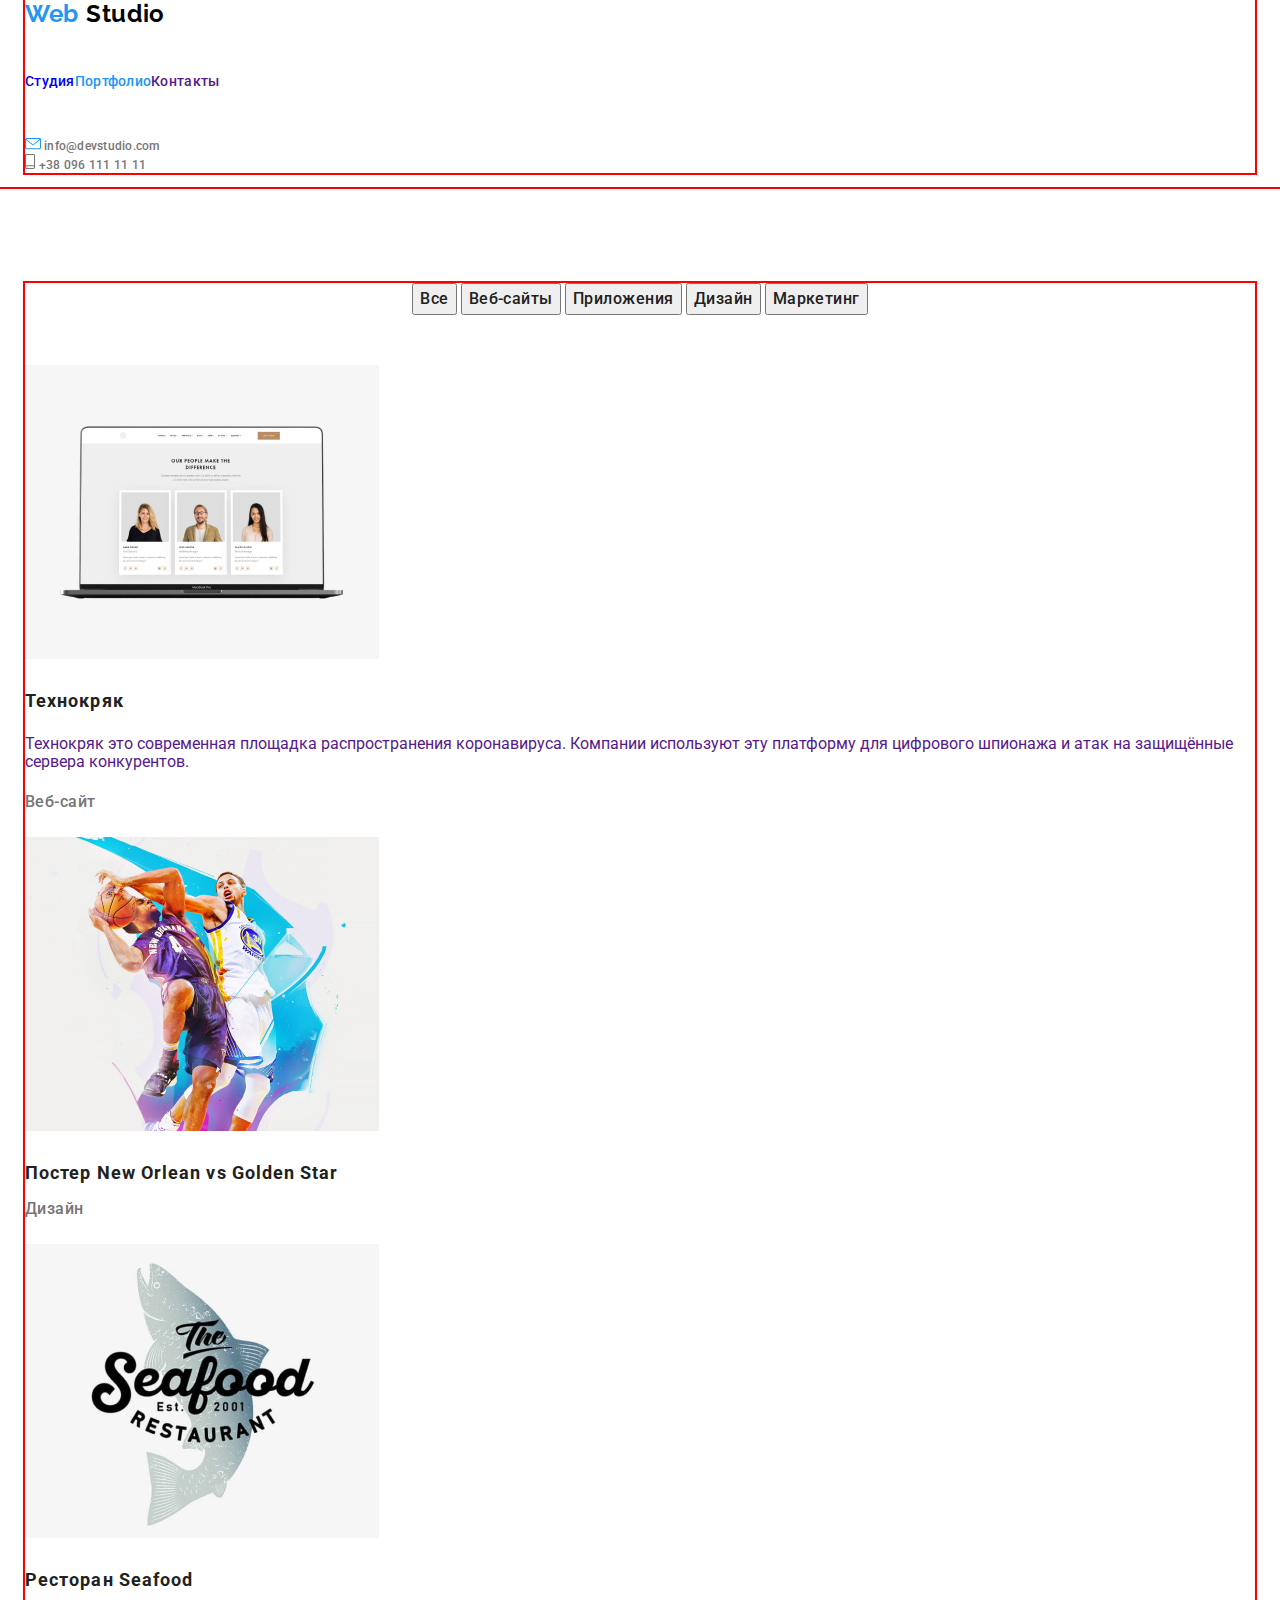
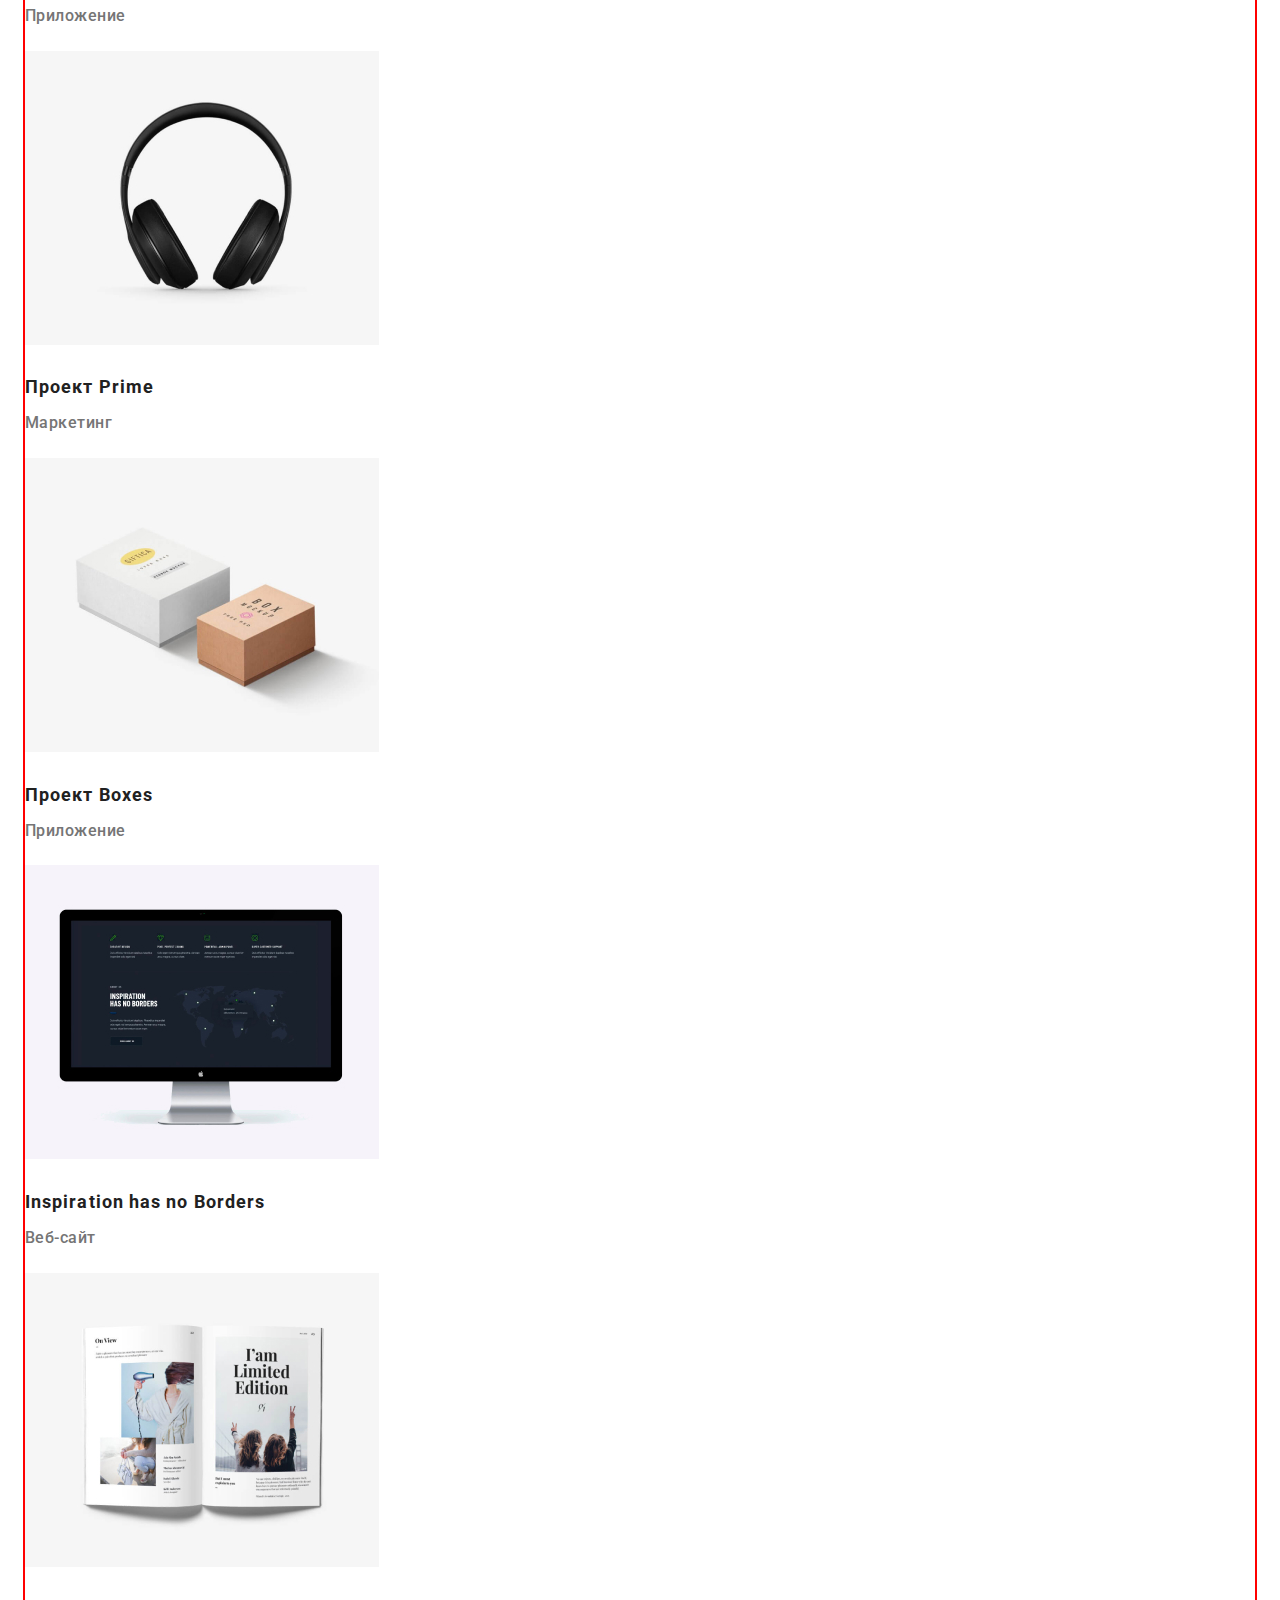
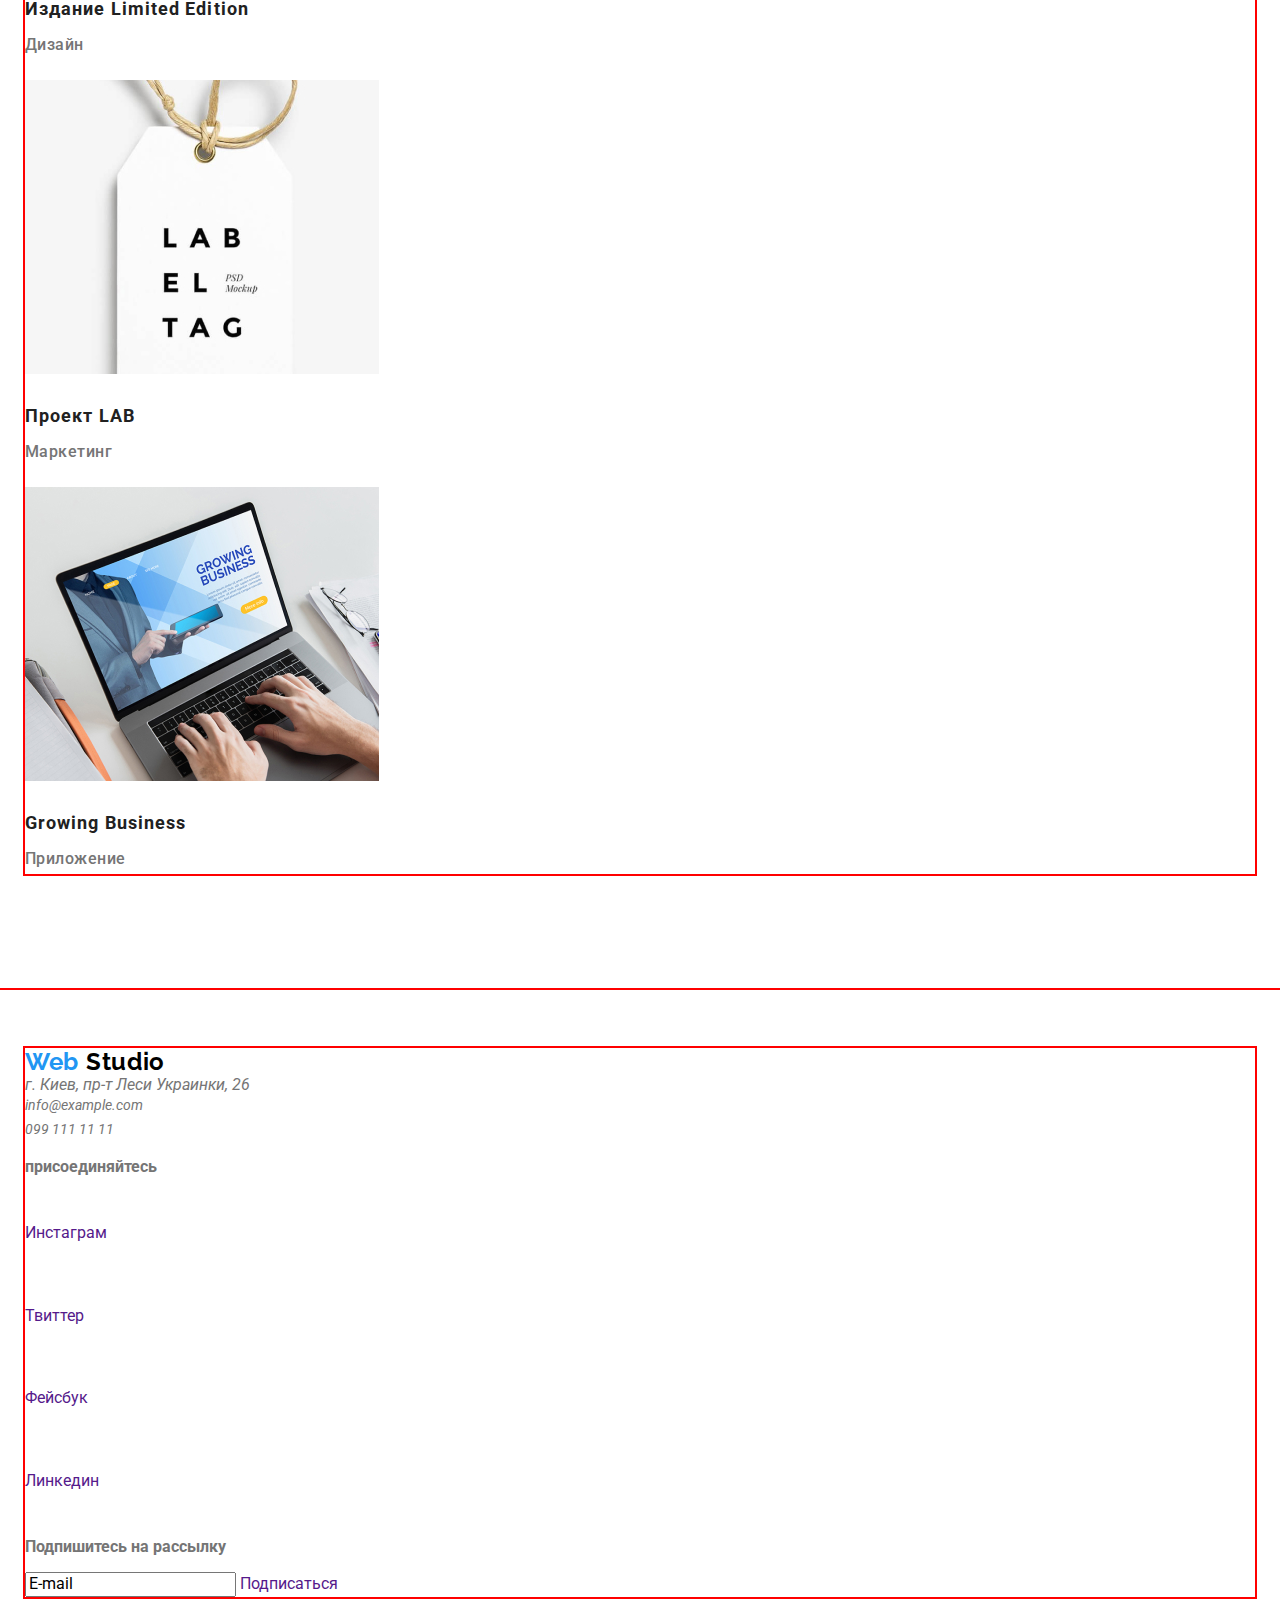
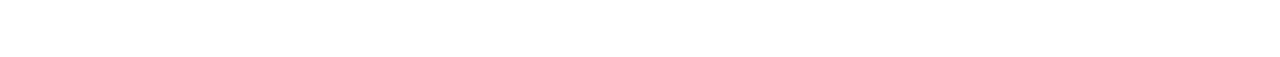
==== portfolio.html @ 7c7abb64 "Initial commit" ====
<!DOCTYPE html>
<html lang="ru">
  <head>
    <meta charset="UTF-8" />
    <meta name="viewport" content="width=device-width, initial-scale=1.0" />
    <title>goit-markup-hw-02</title>
    <link
      href="https://fonts.googleapis.com/css2?family=Raleway:wght@700&family=Roboto:wght@400;500;700;900&display=swap"
      rel="stylesheet"
    />
    <link
      rel="stylesheet"
      href="https://cdnjs.cloudflare.com/ajax/libs/modern-normalize/0.6.0/modern-normalize.min.css"
    />
    <link rel="stylesheet" href="./css/styles.css" />
  </head>
  <body>
    <header class="header">
      <div class="container">
        <nav>
          <a href="" class="logo">Web <span class="logo part">Studio</span></a>
          <ul class="site-nav">
            <li><a href="./index.html" class="link">Студия</a></li>
            <li><a href="" class="link current">Портфолио</a></li>
            <li><a href="" class="link">Контакты</a></li>
          </ul>
        </nav>
        <ul class="contact-list">
          <li class="contact">
            <img src="./images/envelope-(hover).svg" alt="конверт" />
            <a href="" class="contact info">info@devstudio.com</a>
          </li>
          <li>
            <img src="images/smartphone.svg" alt="вектор" />
            <a href="" class="contact info">+38 096 111 11 11</a>
          </li>
        </ul>
      </div>
    </header>
    <main>
      <section class="section">
        <div class="container">
          <div class="button">
            <button class="button-item">Все</button>
            <button class="button-item">Веб-сайты</button>
            <button class="button-item">Приложения</button>
            <button class="button-item">Дизайн</button>
            <button class="button-item">Маркетинг</button>
          </div>
          <ul>
            <li>
              <a href="">
                <img class="img" src="./images/project1.jpg" alt="Технокряк" />
                <h2 class="example-title">Технокряк</h2>
                <p class="inner-text">
                  Технокряк это современная площадка распространения
                  коронавируса. Компании используют эту платформу для цифрового
                  шпионажа и атак на защищённые сервера конкурентов.
                </p>
                <p class="example-text">Веб-сайт</p>
              </a>
            </li>
            <li>
              <a href="">
                <img
                  class="img"
                  src="./images/project2.jpg"
                  alt="Постер New Orlean vs Golden"
                />
                <h2 class="example-title">Постер New Orlean vs Golden Star</h2>
                <p class="example-text">Дизайн</p>
              </a>
            </li>

            <li>
              <a href="">
                <img
                  class="img"
                  src="./images/project3.jpg"
                  alt="Ресторан Seafood"
                />
                <h2 class="example-title">Ресторан Seafood</h2>
                <p class="example-text">Приложение</p>
              </a>
            </li>
            <li>
              <a href="">
                <img
                  class="img"
                  src="./images/project4.jpg"
                  alt="Проект Prime"
                />
                <h2 class="example-title">Проект Prime</h2>
                <p class="example-text">Маркетинг</p>
              </a>
            </li>
            <li>
              <a href="">
                <img
                  class="img"
                  src="./images/project5.jpg"
                  alt="Проект Boxes"
                />
                <h2 class="example-title">Проект Boxes</h2>
                <p class="example-text">Приложение</p>
              </a>
            </li>
            <li>
              <a href="">
                <img
                  class="img"
                  src="./images/project6.jpg"
                  alt="Inspiration has no Borders"
                />
                <h2 class="example-title">Inspiration has no Borders</h2>
                <p class="example-text">Веб-сайт</p>
              </a>
            </li>
            <li>
              <a href="">
                <img
                  class="img"
                  src="./images/project7.jpg"
                  alt="Издание Limited Edition"
                />
                <h2 class="example-title">Издание Limited Edition</h2>
                <p class="example-text">Дизайн</p>
              </a>
            </li>
            <li>
              <a href="">
                <img class="img" src="./images/project8.jpg" alt="Проект LAB" />
                <h2 class="example-title">Проект LAB</h2>
                <p class="example-text">Маркетинг</p>
              </a>
              <a href="">
                <img
                  class="img"
                  src="./images/project9.jpg"
                  alt="Growing Business"
                />
                <h2 class="example-title">Growing Business</h2>
                <p class="example-text">Приложение</p>
              </a>
            </li>
          </ul>
        </div>
      </section>
    </main>
    <footer class="footer">
      <div class="container">
        <div>
          <a href="" class="logo">Web <span class="logo part">Studio</span></a>
          <address class="address">
            г. Киев, пр-т Леси Украинки, 26 <br />
            <a href="mailto:info@example.com" class="contact-info"
              >info@example.com</a
            ><br />
            <a href="tel:0991111111" class="contact-info">099 111 11 11</a>
          </address>
        </div>
        <div>
          <p><b>присоединяйтесь</b></p>
          <ul class="social">
            <li>
              <a href="" class="social link" aria-label="Ссылка на инстаграм"
                >Инстаграм</a
              >
            </li>
            <li>
              <a href="" class="social link" aria-label="Ссылка на твиттер"
                >Твиттер</a
              >
            </li>
            <li>
              <a href="" class="social link" aria-label="Ссылка на Фейсбук"
                >Фейсбук</a
              >
            </li>
            <li>
              <a href="" class="social link" aria-label="Ссылка на линкедин"
                >Линкедин</a
              >
            </li>
          </ul>
        </div>
        <div>
          <p><b>Подпишитесь на рассылку</b></p>
          <input type="text" value="E-mail" />
          <a href="" class="main-button">Подписаться</a>
        </div>
      </div>
    </footer>
  </body>
</html>
---- css/styles.css ----
/* цвет основного текста #757575;*/
/* вторичный цвет текста #212121; */
/* акцент #2196F3 */
/* белый цвет  #FFFFFF; */

:root {
  --primary-text-color: #757575;
  --secondary-text-color: #212121;
  --accent: #2196f3;
  --white: #ffffff;
}

body {
  background-color: var(--white);
  color: var(--primary-text-color);

  font-family: Roboto, sans-serif;
}

a {
  text-decoration: none;
}
ul {
  list-style: none;
  padding-left: 0px;
}
li {
  list-style: none;
}

.container {
  outline: solid 2px red;

  width: 1230px;
  margin-left: auto;
  margin-right: auto;
}
.section {
  padding-bottom: 94px;
  padding-top: 94px;
  outline: 2px solid red;
}

/* логотип */
.logo {
  color: var(--accent);

  font-family: Raleway, sans-serif;
  font-weight: 700;
  font-size: 24px;
  line-height: 1.16;
  letter-spacing: 0.03em;
}

.logo .part {
  color: #000000;
}
/* навигация */
.container .main-nav {
  display: flex;
}

.site-nav {
  display: flex;
  font-weight: 500;
  font-size: 14px;
  line-height: 1.14;
  letter-spacing: 0.02em;
}

.site-nav .item:not(:first-child) {
  margin-left: 50px;
  color: var(--secondary-text-color);
}

.site-nav .link:hover,
.site-nav .link:focus {
  color: var(--accent);
}
.link {
  display: block;
  padding-top: 32px;
  padding-bottom: 32px;
}

.link.current {
  color: var(--accent);
}
.link.current:hover,
.link.current:focus {
  color: #000000;
}
mmmmmm .contact-list {
  display: flex;
  padding-top: 32px;
  padding-bottom: 32px;
  margin-top: 0px;
  margin-bottom: 0px;
}
/* .contact-list img {
  display: block;
} */

.contact {
  font-weight: 500;
  font-size: 12px;
  line-height: 1.16;
  /* identical to box height */
  letter-spacing: 0.02em;
}
.contact + .contact {
  margin-left: 30px;
}

.contact.info {
  color: var(--primary-text-color);
}
.contact.info:hover,
.contact.info:focus {
  color: var(--accent);
}

.hero {
  text-align: center;
}
.hero-title {
  margin-top: 0px;
  margin-bottom: 40px;
  font-weight: 900;
  font-size: 44px;
  line-height: 60px;
  /* or 136% */
  text-align: center;
  letter-spacing: 0.06em;
  text-transform: uppercase;
}

.hero .main-button {
  display: inline-block;
  min-width: 200;
  padding: 10px 32px;
  border-radius: 4px;
  text-decoration: none;

  color: var(--white);
  background-color: var(--accent);

  font-weight: 700;
  font-size: 16px;
  line-height: 1.8;
  /* identical to box height, or 187% */
  letter-spacing: 0.06em;
}
.button-item {
  color: var(--secondary-text-color);

  font-weight: 500;
  font-size: 16px;
  line-height: 1.6;
  /* identical to box height, or 162% */
  text-align: center;
  letter-spacing: 0.03em;
}
.button-item:hover,
.button-item:focus {
  color: var(--white);
  background-color: var(--accent);
}
.section-title {
  margin-top: 30px;
  margin-bottom: 10px;

  color: var(--secondary-text-color);

  font-weight: 700;
  font-size: 14px;
  line-height: 1.14;
  letter-spacing: 0.03em;
}

.list {
  margin-top: 0px;
}
.section-name {
  margin-top: 0px;
  margin-bottom: 50px;

  color: var(--secondary-text-color);

  font-weight: 700;
  font-size: 36px;
  line-height: 1.16;
  text-align: center;
  letter-spacing: 0.03em;
}
.section-text {
  margin-top: 10px;
  margin-bottom: 0px;

  font-weight: 400;
  font-size: 14px;
  line-height: 1.7;
  /* or 171% */
  letter-spacing: 0.03em;
}
.section-team {
  color: var(--secondary-text-color);

  font-weight: 700;
  font-size: 28px;
  line-height: 1.17;
  /* identical to box height */
  text-align: center;
  letter-spacing: 0.03em;
}
.team-description {
  margin-top: 30px;
  margin-bottom: 10px;
  color: var(--secondary-text-color);

  font-weight: 500;
  font-size: 16px;
  line-height: 1.18;
  /* identical to box height */
  letter-spacing: 0.03em;
}
.team-text {
  margin-top: 0px;
  margin-bottom: 16px;

  font-weight: 400;
  font-size: 16px;
  line-height: 1.18;
  /* identical to box height */
  letter-spacing: 0.03em;
}

.social .link:hover,
.social .link:focus {
  color: var(--accent);
}
.features-title {
  color: var(--secondary-text-color);

  font-weight: 700;
  font-size: 36px;
  line-height: 1.16;
  text-align: center;
  letter-spacing: 0.03em;
}
.section-features {
  font-weight: 700;
  font-size: 14px;
  line-height: 1.14;
  letter-spacing: 0.03em;
}
.section .client-title {
  color: var(--secondary-text-color);

  font-weight: 700;
  font-size: 28px;
  line-height: 1.17;
  /* identical to box height */
  text-align: center;
  letter-spacing: 0.03em;
}
.client-list .client:hover,
.client-list .client:focus {
  color: var(--accent);
}
.address .contact-info {
  color: var(--primary-text-color);

  font-weight: 400;
  font-size: 14px;
  line-height: 1.7;
}
.contact-info:hover,
.contact-info:focus {
  color: var(--accent);
}
.example-title {
  color: var(--secondary-text-color);

  font-weight: 700;
  font-size: 18px;
  line-height: 2;
  /* identical to box height, or 200% */
  letter-spacing: 0.06em;
}
.example-text {
  color: var(--primary-text-color);

  font-weight: 500;
  font-size: 16px;
  line-height: 1.8;
  /* identical to box height, or 187% */
  letter-spacing: 0.03em;
}
.example .inner-text {
  font-weight: 400;
  font-size: 18px;
  line-height: 1.5;
  /* or 156% */
  letter-spacing: 0.03em;
}
.button {
  margin-bottom: 50px;

  text-align: center;
}
.example-title {
  margin-top: 0px;
  margin-bottom: 4px;
}
.example-text {
  margin-top: 4px;
  margin-bottom: 20px;
}
.img {
  margin-bottom: 20px;
}
.footer {
  padding-top: 60px;
  padding-bottom: 60px;
}
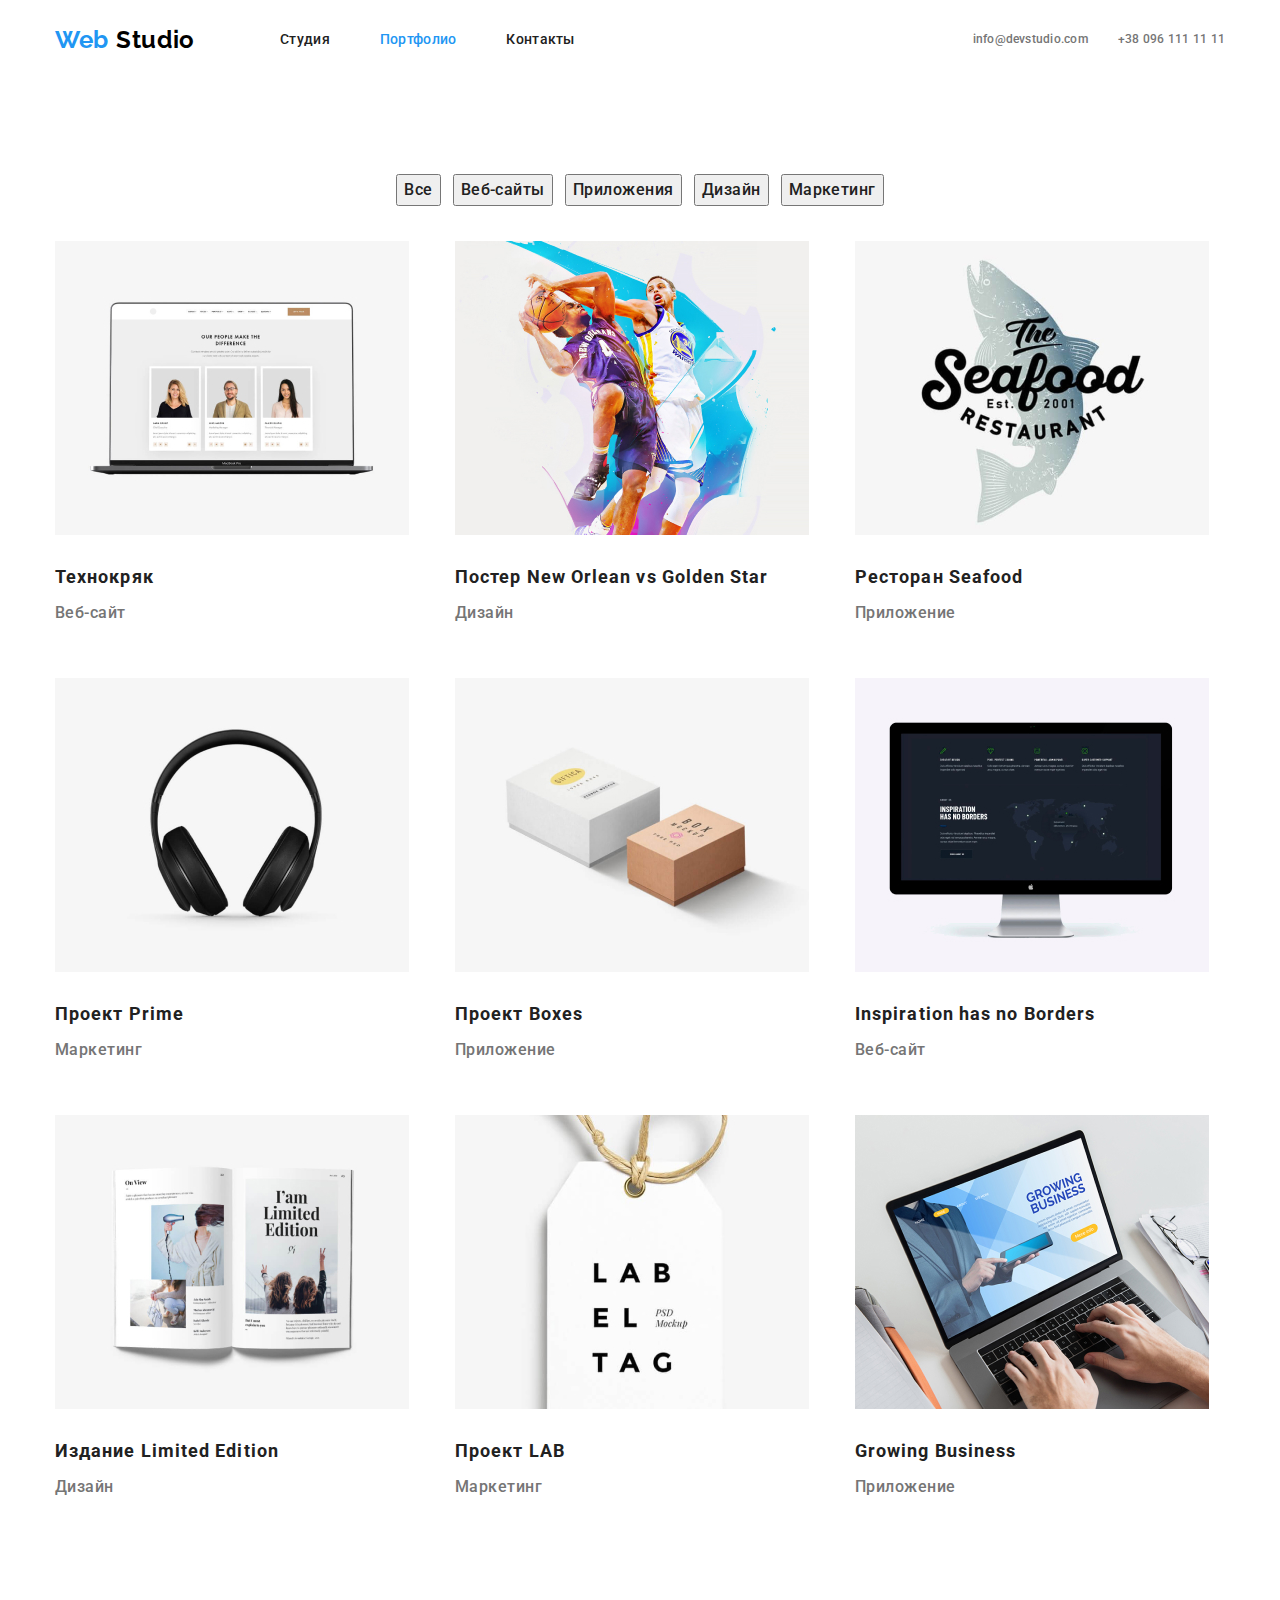
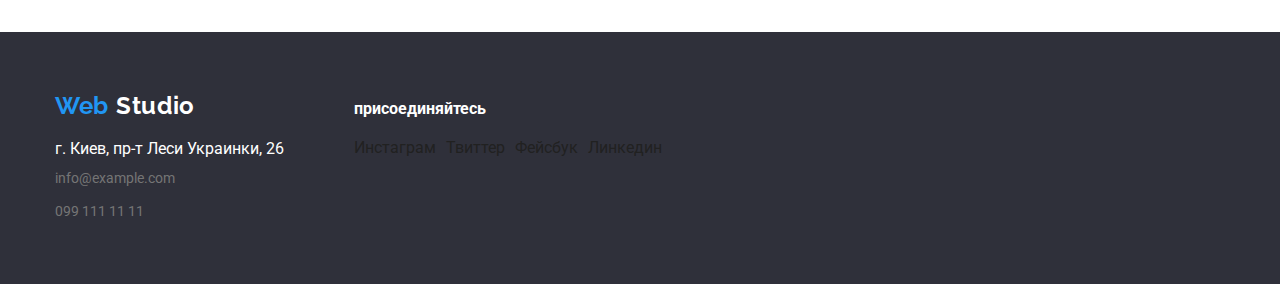
==== commit 36337e74: "добавляет flex" ====
--- a/portfolio.html
+++ b/portfolio.html
@@ -16,22 +16,24 @@
   </head>
   <body>
     <header class="header">
-      <div class="container">
-        <nav>
+      <div class="container header-container">
+        <nav class="nav-container">
           <a href="" class="logo">Web <span class="logo part">Studio</span></a>
           <ul class="site-nav">
-            <li><a href="./index.html" class="link">Студия</a></li>
-            <li><a href="" class="link current">Портфолио</a></li>
-            <li><a href="" class="link">Контакты</a></li>
+            <li class="item">
+              <a href="./index.html" class="link">Студия</a>
+            </li>
+            <li class="item">
+              <a href="" class="link current">Портфолио</a>
+            </li>
+            <li class="item"><a href="" class="link">Контакты</a></li>
           </ul>
         </nav>
         <ul class="contact-list">
-          <li class="contact">
-            <img src="./images/envelope-(hover).svg" alt="конверт" />
+          <li class="contact link">
             <a href="" class="contact info">info@devstudio.com</a>
           </li>
-          <li>
-            <img src="images/smartphone.svg" alt="вектор" />
+          <li class="contact link">
             <a href="" class="contact info">+38 096 111 11 11</a>
           </li>
         </ul>
@@ -47,20 +49,20 @@
             <button class="button-item">Дизайн</button>
             <button class="button-item">Маркетинг</button>
           </div>
-          <ul>
-            <li>
+          <ul class="example">
+            <li class="example-element">
               <a href="">
                 <img class="img" src="./images/project1.jpg" alt="Технокряк" />
                 <h2 class="example-title">Технокряк</h2>
-                <p class="inner-text">
+                <!-- <p class="inner-text">
                   Технокряк это современная площадка распространения
                   коронавируса. Компании используют эту платформу для цифрового
                   шпионажа и атак на защищённые сервера конкурентов.
-                </p>
+                </p> -->
                 <p class="example-text">Веб-сайт</p>
               </a>
             </li>
-            <li>
+            <li class="example-element">
               <a href="">
                 <img
                   class="img"
@@ -72,7 +74,7 @@
               </a>
             </li>
 
-            <li>
+            <li class="example-element">
               <a href="">
                 <img
                   class="img"
@@ -83,7 +85,7 @@
                 <p class="example-text">Приложение</p>
               </a>
             </li>
-            <li>
+            <li class="example-element">
               <a href="">
                 <img
                   class="img"
@@ -94,7 +96,7 @@
                 <p class="example-text">Маркетинг</p>
               </a>
             </li>
-            <li>
+            <li class="example-element">
               <a href="">
                 <img
                   class="img"
@@ -105,7 +107,7 @@
                 <p class="example-text">Приложение</p>
               </a>
             </li>
-            <li>
+            <li class="example-element">
               <a href="">
                 <img
                   class="img"
@@ -116,7 +118,7 @@
                 <p class="example-text">Веб-сайт</p>
               </a>
             </li>
-            <li>
+            <li class="example-element">
               <a href="">
                 <img
                   class="img"
@@ -127,12 +129,14 @@
                 <p class="example-text">Дизайн</p>
               </a>
             </li>
-            <li>
+            <li class="example-element">
               <a href="">
                 <img class="img" src="./images/project8.jpg" alt="Проект LAB" />
                 <h2 class="example-title">Проект LAB</h2>
                 <p class="example-text">Маркетинг</p>
               </a>
+            </li>
+            <li class="example-element">
               <a href="">
                 <img
                   class="img"
@@ -149,46 +153,42 @@
     </main>
     <footer class="footer">
       <div class="container">
-        <div>
+        <div class="left-section">
           <a href="" class="logo">Web <span class="logo part">Studio</span></a>
           <address class="address">
-            г. Киев, пр-т Леси Украинки, 26 <br />
+            <span class="location"> г. Киев, пр-т Леси Украинки, 26</span>
+            <br />
             <a href="mailto:info@example.com" class="contact-info"
               >info@example.com</a
             ><br />
             <a href="tel:0991111111" class="contact-info">099 111 11 11</a>
           </address>
         </div>
-        <div>
-          <p><b>присоединяйтесь</b></p>
+        <div class="center-section">
+          <p class="text"><b>присоединяйтесь</b></p>
           <ul class="social">
-            <li>
+            <li class="link-item">
               <a href="" class="social link" aria-label="Ссылка на инстаграм"
                 >Инстаграм</a
               >
             </li>
-            <li>
+            <li class="link-item">
               <a href="" class="social link" aria-label="Ссылка на твиттер"
                 >Твиттер</a
               >
             </li>
-            <li>
+            <li class="link-item">
               <a href="" class="social link" aria-label="Ссылка на Фейсбук"
                 >Фейсбук</a
               >
             </li>
-            <li>
+            <li class="link-item">
               <a href="" class="social link" aria-label="Ссылка на линкедин"
                 >Линкедин</a
               >
             </li>
           </ul>
         </div>
-        <div>
-          <p><b>Подпишитесь на рассылку</b></p>
-          <input type="text" value="E-mail" />
-          <a href="" class="main-button">Подписаться</a>
-        </div>
       </div>
     </footer>
   </body>
--- a/css/styles.css
+++ b/css/styles.css
@@ -2,12 +2,24 @@
 /* вторичный цвет текста #212121; */
 /* акцент #2196F3 */
 /* белый цвет  #FFFFFF; */
+html {
+  box-sizing: border-box;
+}
+
+*,
+*::before,
+*::after {
+  box-sizing: inherit;
+}
+
+/* Остальной код */
 
 :root {
   --primary-text-color: #757575;
   --secondary-text-color: #212121;
   --accent: #2196f3;
   --white: #ffffff;
+  --bg-color: #2f303a;
 }
 
 body {
@@ -16,7 +28,16 @@
 
   font-family: Roboto, sans-serif;
 }
-
+.visually-hidden {
+  position: absolute;
+  width: 1px;
+  height: 1px;
+  margin: -1px;
+  border: 0;
+  padding: 0;
+  clip: rect(0 0 0 0);
+  overflow: hidden;
+}
 a {
   text-decoration: none;
 }
@@ -29,39 +50,37 @@
 }
 
 .container {
-  outline: solid 2px red;
-
-  width: 1230px;
+  /* outline: solid 2px red; */
+
+  width: 1200px;
   margin-left: auto;
   margin-right: auto;
+  padding-left: 15px;
+  padding-right: 15px;
 }
 .section {
   padding-bottom: 94px;
   padding-top: 94px;
-  outline: 2px solid red;
-}
-
-/* логотип */
-.logo {
-  color: var(--accent);
-
-  font-family: Raleway, sans-serif;
-  font-weight: 700;
-  font-size: 24px;
-  line-height: 1.16;
-  letter-spacing: 0.03em;
-}
-
-.logo .part {
-  color: #000000;
+  /* outline: 2px solid red; */
+}
+.section.no-padding {
+  padding-top: 0px;
+}
+.header-container {
+  display: flex;
+}
+.nav-container {
+  display: flex;
+  align-items: center;
 }
 /* навигация */
-.container .main-nav {
-  display: flex;
-}
 
 .site-nav {
-  display: flex;
+  margin-top: 0px;
+  margin-bottom: 0px;
+  display: flex;
+
+  color: var(--secondary-text-color);
   font-weight: 500;
   font-size: 14px;
   line-height: 1.14;
@@ -70,18 +89,34 @@
 
 .site-nav .item:not(:first-child) {
   margin-left: 50px;
-  color: var(--secondary-text-color);
-}
-
+}
+/* логотип */
+.logo {
+  color: var(--accent);
+
+  font-family: Raleway, sans-serif;
+  font-weight: 700;
+  font-size: 24px;
+  line-height: 1.16;
+  letter-spacing: 0.03em;
+}
+
+.logo .part {
+  margin-right: 85px;
+  color: #000000;
+}
 .site-nav .link:hover,
 .site-nav .link:focus {
   color: var(--accent);
 }
-.link {
+.site-nav .link {
   display: block;
   padding-top: 32px;
   padding-bottom: 32px;
 }
+a.link {
+  color: var(--secondary-text-color);
+}
 
 .link.current {
   color: var(--accent);
@@ -90,10 +125,10 @@
 .link.current:focus {
   color: #000000;
 }
-mmmmmm .contact-list {
-  display: flex;
-  padding-top: 32px;
-  padding-bottom: 32px;
+.contact-list {
+  display: flex;
+  align-items: center;
+  margin-left: auto;
   margin-top: 0px;
   margin-bottom: 0px;
 }
@@ -124,7 +159,7 @@
   text-align: center;
 }
 .hero-title {
-  margin-top: 0px;
+  margin-top: 200px;
   margin-bottom: 40px;
   font-weight: 900;
   font-size: 44px;
@@ -135,7 +170,7 @@
   text-transform: uppercase;
 }
 
-.hero .main-button {
+.main-button {
   display: inline-block;
   min-width: 200;
   padding: 10px 32px;
@@ -151,13 +186,194 @@
   /* identical to box height, or 187% */
   letter-spacing: 0.06em;
 }
+
+.section-title {
+  margin-top: 30px;
+  margin-bottom: 10px;
+
+  color: var(--secondary-text-color);
+
+  font-weight: 700;
+  font-size: 14px;
+  line-height: 1.14;
+  letter-spacing: 0.03em;
+}
+
+.list-section {
+  display: flex;
+  margin-top: 0px;
+  margin-bottom: 0px;
+}
+.item-section:not(:last-child) {
+  margin-right: 30px;
+}
+
+.features {
+  display: flex;
+}
+.feature-item:not(:last-child) {
+  margin-right: 30px;
+}
+.section-name {
+  margin-top: 0px;
+  margin-bottom: 50px;
+
+  color: var(--secondary-text-color);
+
+  font-weight: 700;
+  font-size: 36px;
+  line-height: 1.16;
+  text-align: center;
+  letter-spacing: 0.03em;
+}
+.section-text {
+  margin-top: 10px;
+  margin-bottom: 0px;
+
+  font-weight: 400;
+  font-size: 14px;
+  line-height: 1.7;
+  /* or 171% */
+  letter-spacing: 0.03em;
+}
+.section-team {
+  margin-top: 0px;
+  margin-bottom: 0px;
+  display: flex;
+}
+.team-item:not(:last-child) {
+  margin-right: 30px;
+}
+
+.team-description {
+  margin-top: 30px;
+  margin-bottom: 10px;
+  color: var(--secondary-text-color);
+
+  font-weight: 500;
+  font-size: 16px;
+  line-height: 1.18;
+  /* identical to box height */
+  letter-spacing: 0.03em;
+}
+.team-text {
+  margin-top: 0px;
+  margin-bottom: 16px;
+
+  font-weight: 400;
+  font-size: 16px;
+  line-height: 1.18;
+  /* identical to box height */
+  letter-spacing: 0.03em;
+}
+.social {
+  margin-top: 0px;
+  margin-bottom: 0px;
+}
+.social .link {
+  display: block;
+}
+
+.social .link:hover,
+.social .link:focus {
+  color: var(--accent);
+}
+.features-title {
+  color: var(--secondary-text-color);
+
+  font-weight: 700;
+  font-size: 36px;
+  line-height: 1.16;
+  text-align: center;
+  letter-spacing: 0.03em;
+}
+.section-features {
+  font-weight: 700;
+  font-size: 14px;
+  line-height: 1.14;
+  letter-spacing: 0.03em;
+}
+.section .client-title {
+  color: var(--secondary-text-color);
+
+  font-weight: 700;
+  font-size: 28px;
+  line-height: 1.17;
+  /* identical to box height */
+  text-align: center;
+  letter-spacing: 0.03em;
+}
+.client-list {
+  display: flex;
+}
+.client-item:not(:last-child) {
+  margin-right: 30px;
+}
+.client-list .client:hover,
+.client-list .client:focus {
+  color: var(--accent);
+}
+.address .contact-info {
+  display: inline-block;
+  margin-top: 9px;
+  color: var(--primary-text-color);
+
+  font-style: normal;
+  font-weight: 400;
+  font-size: 14px;
+  line-height: 1.7;
+}
+.contact-info:hover,
+.contact-info:focus {
+  color: var(--accent);
+}
+/* Портфолио */
+.example {
+  display: flex;
+  flex-wrap: wrap;
+}
+.example-element {
+  width: 370px;
+  margin-right: 30px;
+  margin-bottom: 30px;
+}
+.example-element:nth-child(3n) {
+  margin-right: 0px;
+}
+.example-element:nth-last-child(-n + 3) {
+  margin-bottom: 0px;
+}
+.example-title {
+  color: var(--secondary-text-color);
+
+  font-weight: 700;
+  font-size: 18px;
+  line-height: 2;
+  letter-spacing: 0.06em;
+}
+.example-text {
+  color: var(--primary-text-color);
+
+  font-weight: 500;
+  font-size: 16px;
+  line-height: 1.8;
+  letter-spacing: 0.03em;
+}
+.example .inner-text {
+  font-weight: 400;
+  font-size: 18px;
+  line-height: 1.5;
+  letter-spacing: 0.03em;
+}
+.button {
+  margin-bottom: 35px;
+  text-align: center;
+}
 .button-item {
   color: var(--secondary-text-color);
-
   font-weight: 500;
   font-size: 16px;
   line-height: 1.6;
-  /* identical to box height, or 162% */
   text-align: center;
   letter-spacing: 0.03em;
 }
@@ -166,148 +382,8 @@
   color: var(--white);
   background-color: var(--accent);
 }
-.section-title {
-  margin-top: 30px;
-  margin-bottom: 10px;
-
-  color: var(--secondary-text-color);
-
-  font-weight: 700;
-  font-size: 14px;
-  line-height: 1.14;
-  letter-spacing: 0.03em;
-}
-
-.list {
-  margin-top: 0px;
-}
-.section-name {
-  margin-top: 0px;
-  margin-bottom: 50px;
-
-  color: var(--secondary-text-color);
-
-  font-weight: 700;
-  font-size: 36px;
-  line-height: 1.16;
-  text-align: center;
-  letter-spacing: 0.03em;
-}
-.section-text {
-  margin-top: 10px;
-  margin-bottom: 0px;
-
-  font-weight: 400;
-  font-size: 14px;
-  line-height: 1.7;
-  /* or 171% */
-  letter-spacing: 0.03em;
-}
-.section-team {
-  color: var(--secondary-text-color);
-
-  font-weight: 700;
-  font-size: 28px;
-  line-height: 1.17;
-  /* identical to box height */
-  text-align: center;
-  letter-spacing: 0.03em;
-}
-.team-description {
-  margin-top: 30px;
-  margin-bottom: 10px;
-  color: var(--secondary-text-color);
-
-  font-weight: 500;
-  font-size: 16px;
-  line-height: 1.18;
-  /* identical to box height */
-  letter-spacing: 0.03em;
-}
-.team-text {
-  margin-top: 0px;
-  margin-bottom: 16px;
-
-  font-weight: 400;
-  font-size: 16px;
-  line-height: 1.18;
-  /* identical to box height */
-  letter-spacing: 0.03em;
-}
-
-.social .link:hover,
-.social .link:focus {
-  color: var(--accent);
-}
-.features-title {
-  color: var(--secondary-text-color);
-
-  font-weight: 700;
-  font-size: 36px;
-  line-height: 1.16;
-  text-align: center;
-  letter-spacing: 0.03em;
-}
-.section-features {
-  font-weight: 700;
-  font-size: 14px;
-  line-height: 1.14;
-  letter-spacing: 0.03em;
-}
-.section .client-title {
-  color: var(--secondary-text-color);
-
-  font-weight: 700;
-  font-size: 28px;
-  line-height: 1.17;
-  /* identical to box height */
-  text-align: center;
-  letter-spacing: 0.03em;
-}
-.client-list .client:hover,
-.client-list .client:focus {
-  color: var(--accent);
-}
-.address .contact-info {
-  color: var(--primary-text-color);
-
-  font-weight: 400;
-  font-size: 14px;
-  line-height: 1.7;
-}
-.contact-info:hover,
-.contact-info:focus {
-  color: var(--accent);
-}
-.example-title {
-  color: var(--secondary-text-color);
-
-  font-weight: 700;
-  font-size: 18px;
-  line-height: 2;
-  /* identical to box height, or 200% */
-  letter-spacing: 0.06em;
-}
-.example-text {
-  color: var(--primary-text-color);
-
-  font-weight: 500;
-  font-size: 16px;
-  line-height: 1.8;
-  /* identical to box height, or 187% */
-  letter-spacing: 0.03em;
-}
-.example .inner-text {
-  font-weight: 400;
-  font-size: 18px;
-  line-height: 1.5;
-  /* or 156% */
-  letter-spacing: 0.03em;
-}
-.button {
-  margin-bottom: 50px;
-
-  text-align: center;
+.button-item:not(:last-child) {
+  margin-right: 8px;
 }
 .example-title {
   margin-top: 0px;
@@ -320,7 +396,43 @@
 .img {
   margin-bottom: 20px;
 }
+/* Подвал */
 .footer {
   padding-top: 60px;
   padding-bottom: 60px;
-}
+  background-color: var(--bg-color);
+  height: 252px;
+}
+.footer .container {
+  display: flex;
+  align-items: baseline;
+}
+.footer .logo {
+  margin-bottom: 20px;
+}
+
+.footer .logo.part {
+  margin-right: 0px;
+  color: #ffffff;
+}
+.location {
+  display: inline-block;
+  margin-top: 20px;
+  color: #ffffff;
+  font-style: normal;
+}
+.center-section {
+  margin-left: 70px;
+}
+
+.center-section .social {
+  display: flex;
+}
+.center-section .text {
+  color: var(--white);
+  margin-top: 0px;
+  margin-bottom: 20px;
+}
+.link-item:not(:last-child) {
+  margin-right: 10px;
+}
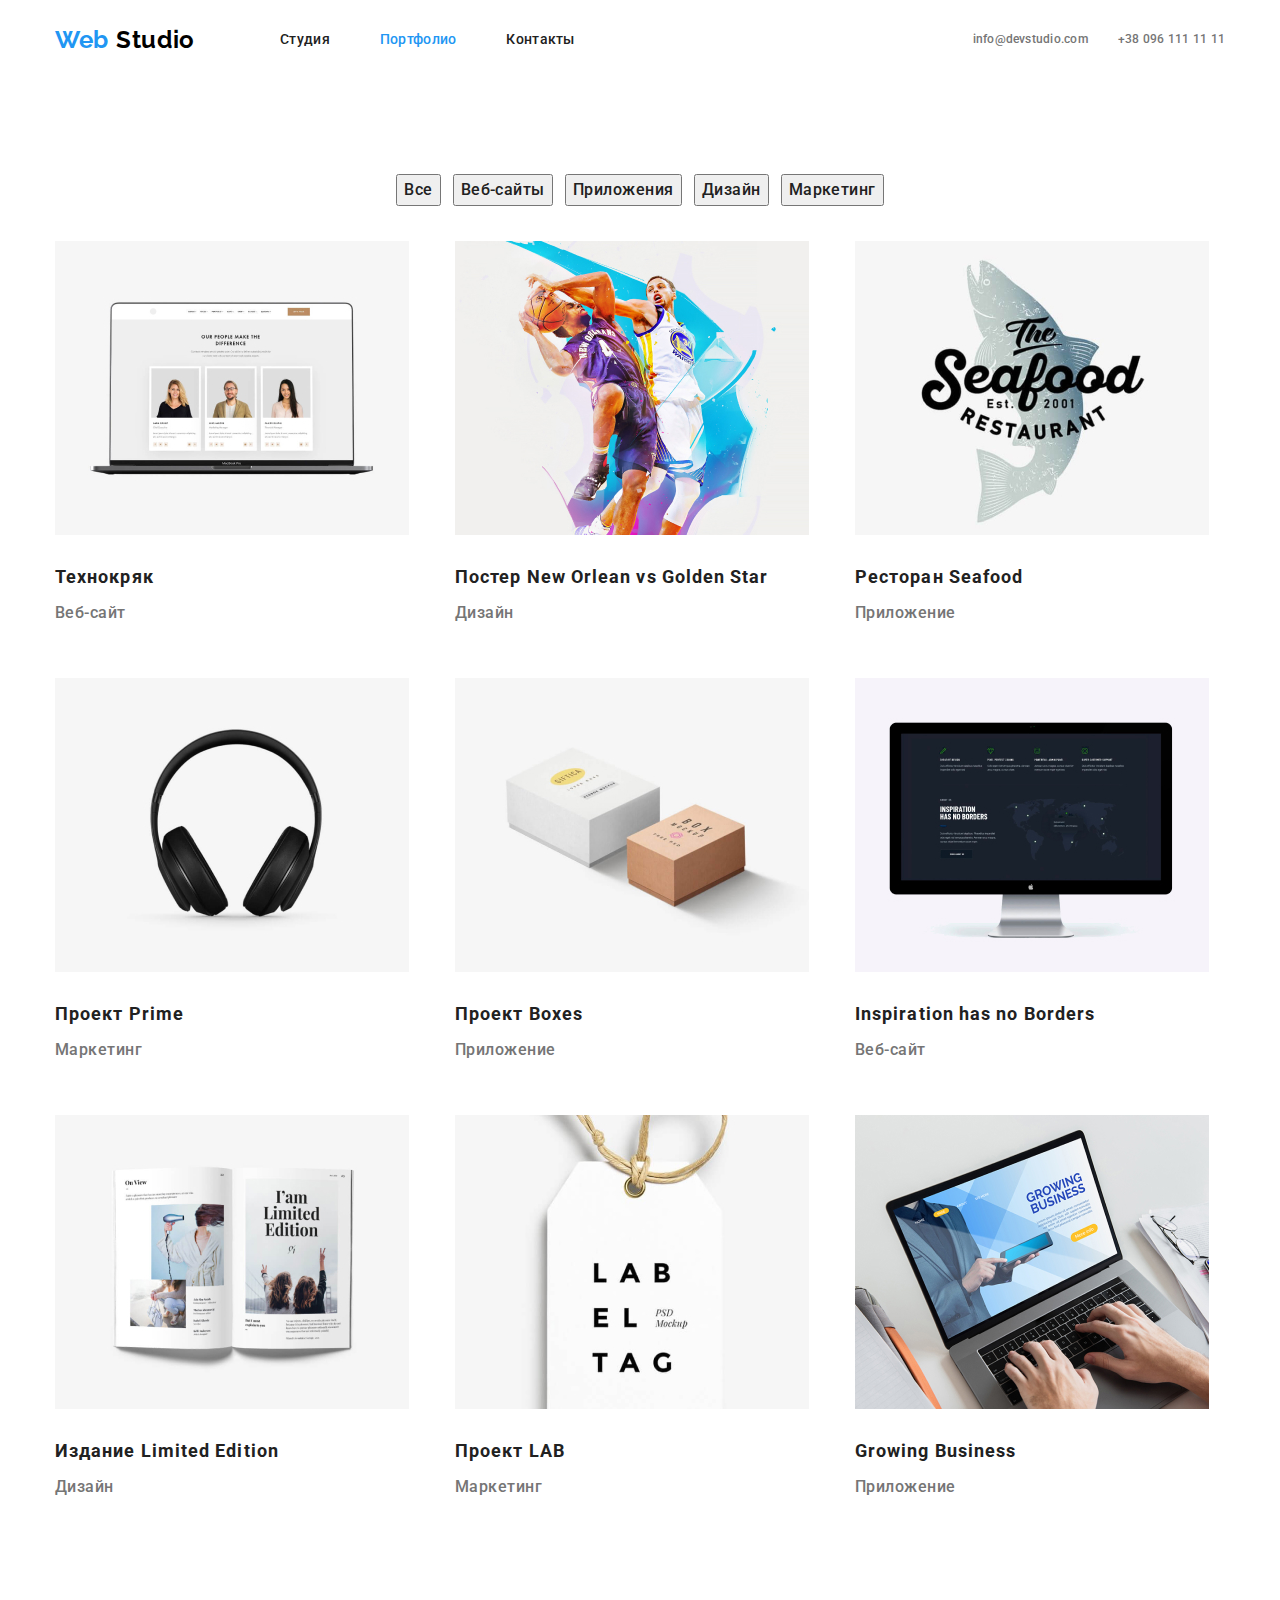
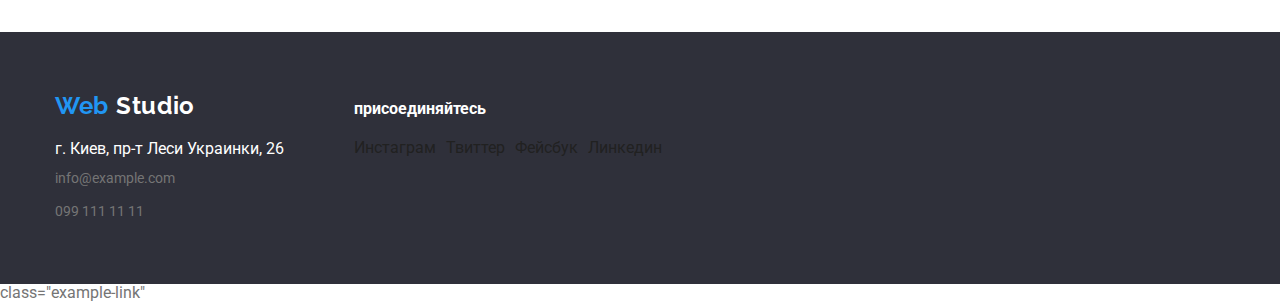
==== commit 5c4c0630: "добавляет display:block на a" ====
--- a/portfolio.html
+++ b/portfolio.html
@@ -51,7 +51,7 @@
           </div>
           <ul class="example">
             <li class="example-element">
-              <a href="">
+              <a class="example-link" href="">
                 <img class="img" src="./images/project1.jpg" alt="Технокряк" />
                 <h2 class="example-title">Технокряк</h2>
                 <!-- <p class="inner-text">
@@ -63,7 +63,7 @@
               </a>
             </li>
             <li class="example-element">
-              <a href="">
+              <a class="example-link" href="">
                 <img
                   class="img"
                   src="./images/project2.jpg"
@@ -75,7 +75,7 @@
             </li>
 
             <li class="example-element">
-              <a href="">
+              <a class="example-link" href="">
                 <img
                   class="img"
                   src="./images/project3.jpg"
@@ -86,7 +86,7 @@
               </a>
             </li>
             <li class="example-element">
-              <a href="">
+              <a class="example-link" href="">
                 <img
                   class="img"
                   src="./images/project4.jpg"
@@ -97,7 +97,7 @@
               </a>
             </li>
             <li class="example-element">
-              <a href="">
+              <a class="example-link" href="">
                 <img
                   class="img"
                   src="./images/project5.jpg"
@@ -108,7 +108,7 @@
               </a>
             </li>
             <li class="example-element">
-              <a href="">
+              <a class="example-link" href="">
                 <img
                   class="img"
                   src="./images/project6.jpg"
@@ -119,7 +119,7 @@
               </a>
             </li>
             <li class="example-element">
-              <a href="">
+              <a class="example-link" href="">
                 <img
                   class="img"
                   src="./images/project7.jpg"
@@ -137,7 +137,7 @@
               </a>
             </li>
             <li class="example-element">
-              <a href="">
+              <a class="example-link" href="">
                 <img
                   class="img"
                   src="./images/project9.jpg"
@@ -191,5 +191,6 @@
         </div>
       </div>
     </footer>
+    class="example-link"
   </body>
 </html>
--- a/css/styles.css
+++ b/css/styles.css
@@ -351,6 +351,9 @@
   line-height: 2;
   letter-spacing: 0.06em;
 }
+.example-link {
+  display: block;
+}
 .example-text {
   color: var(--primary-text-color);
 
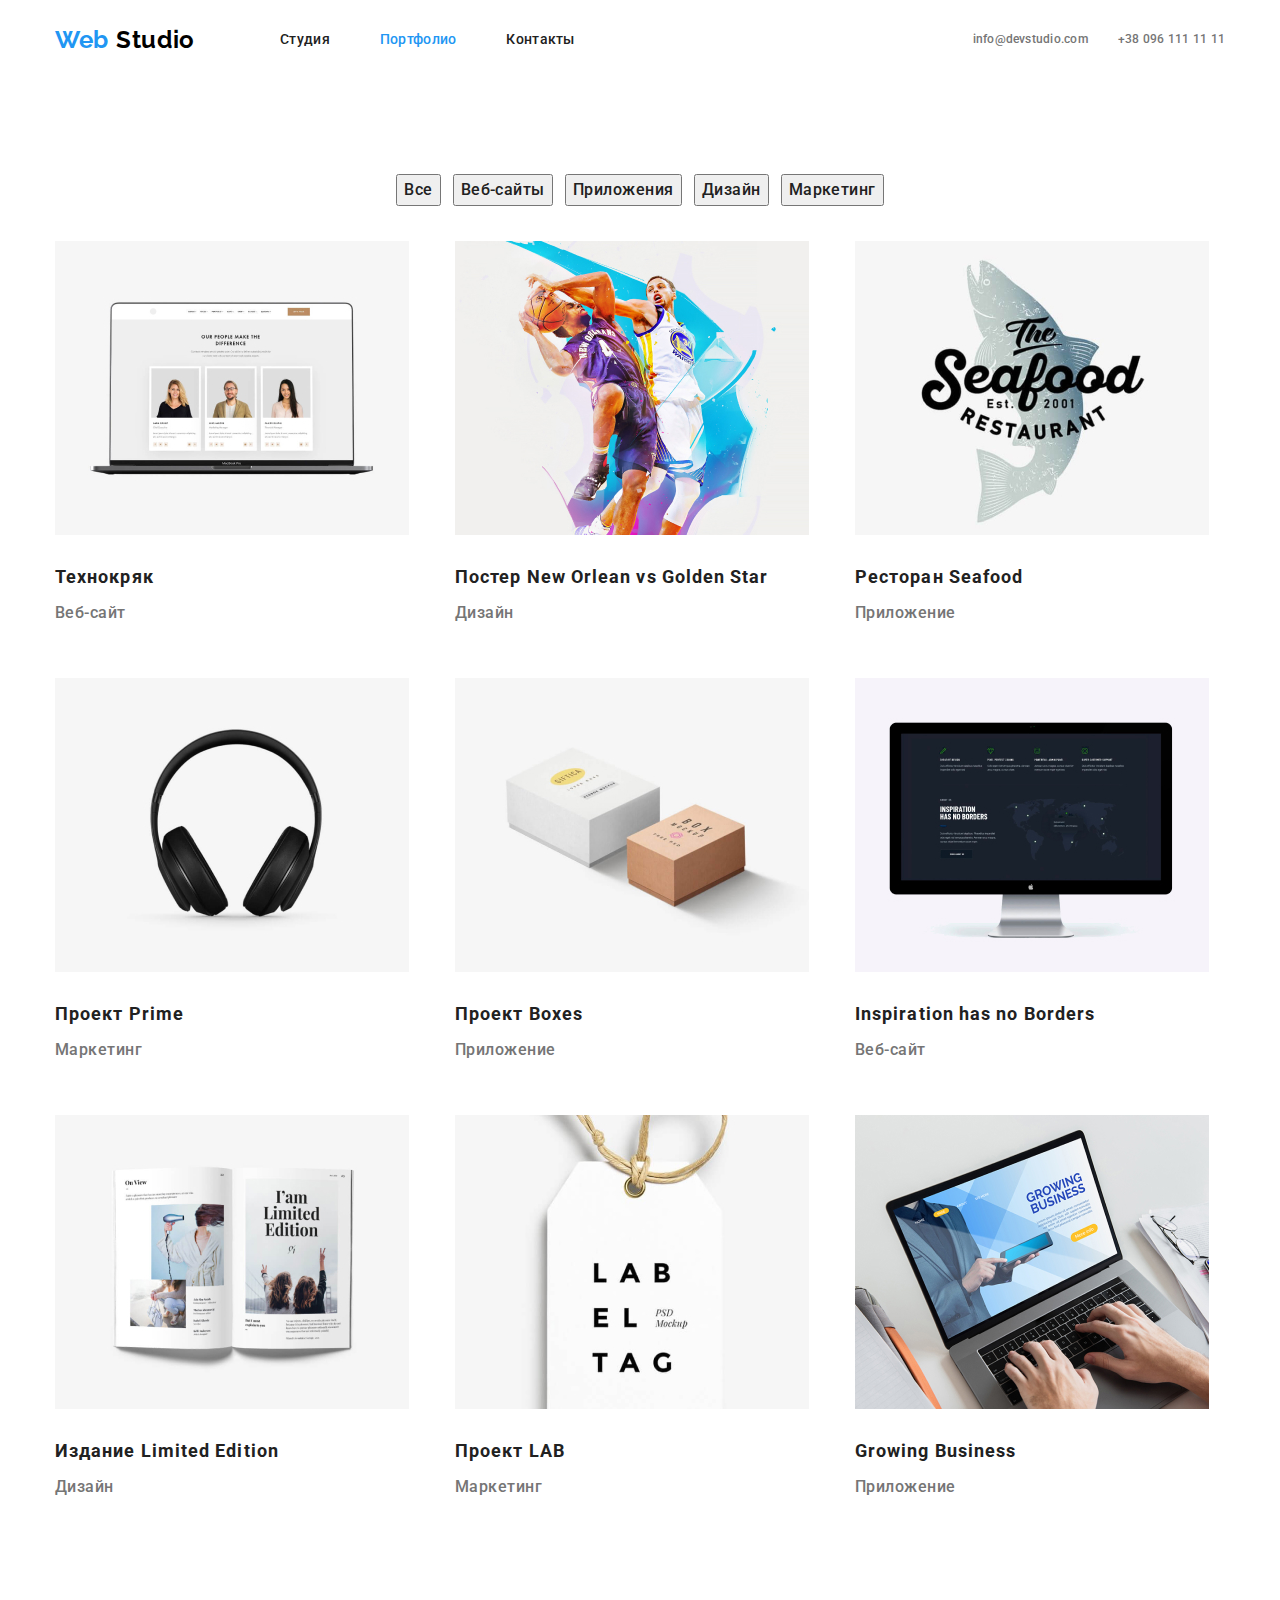
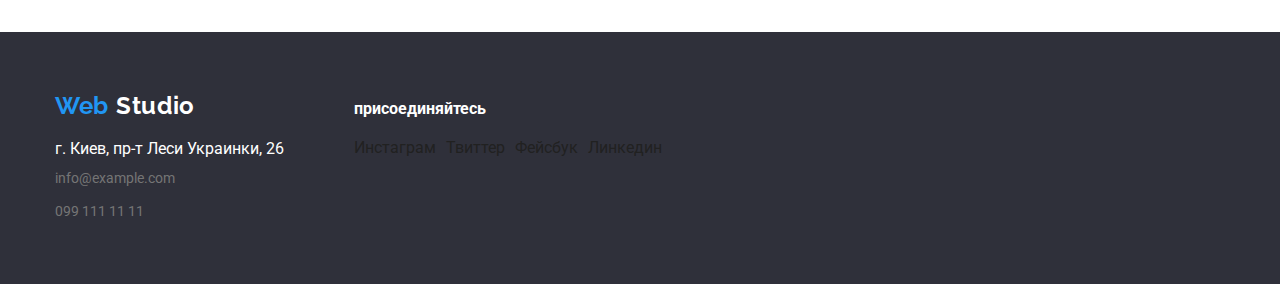
==== commit 369d501c: "Update portfolio.html" ====
--- a/portfolio.html
+++ b/portfolio.html
@@ -191,6 +191,5 @@
         </div>
       </div>
     </footer>
-    class="example-link"
   </body>
 </html>
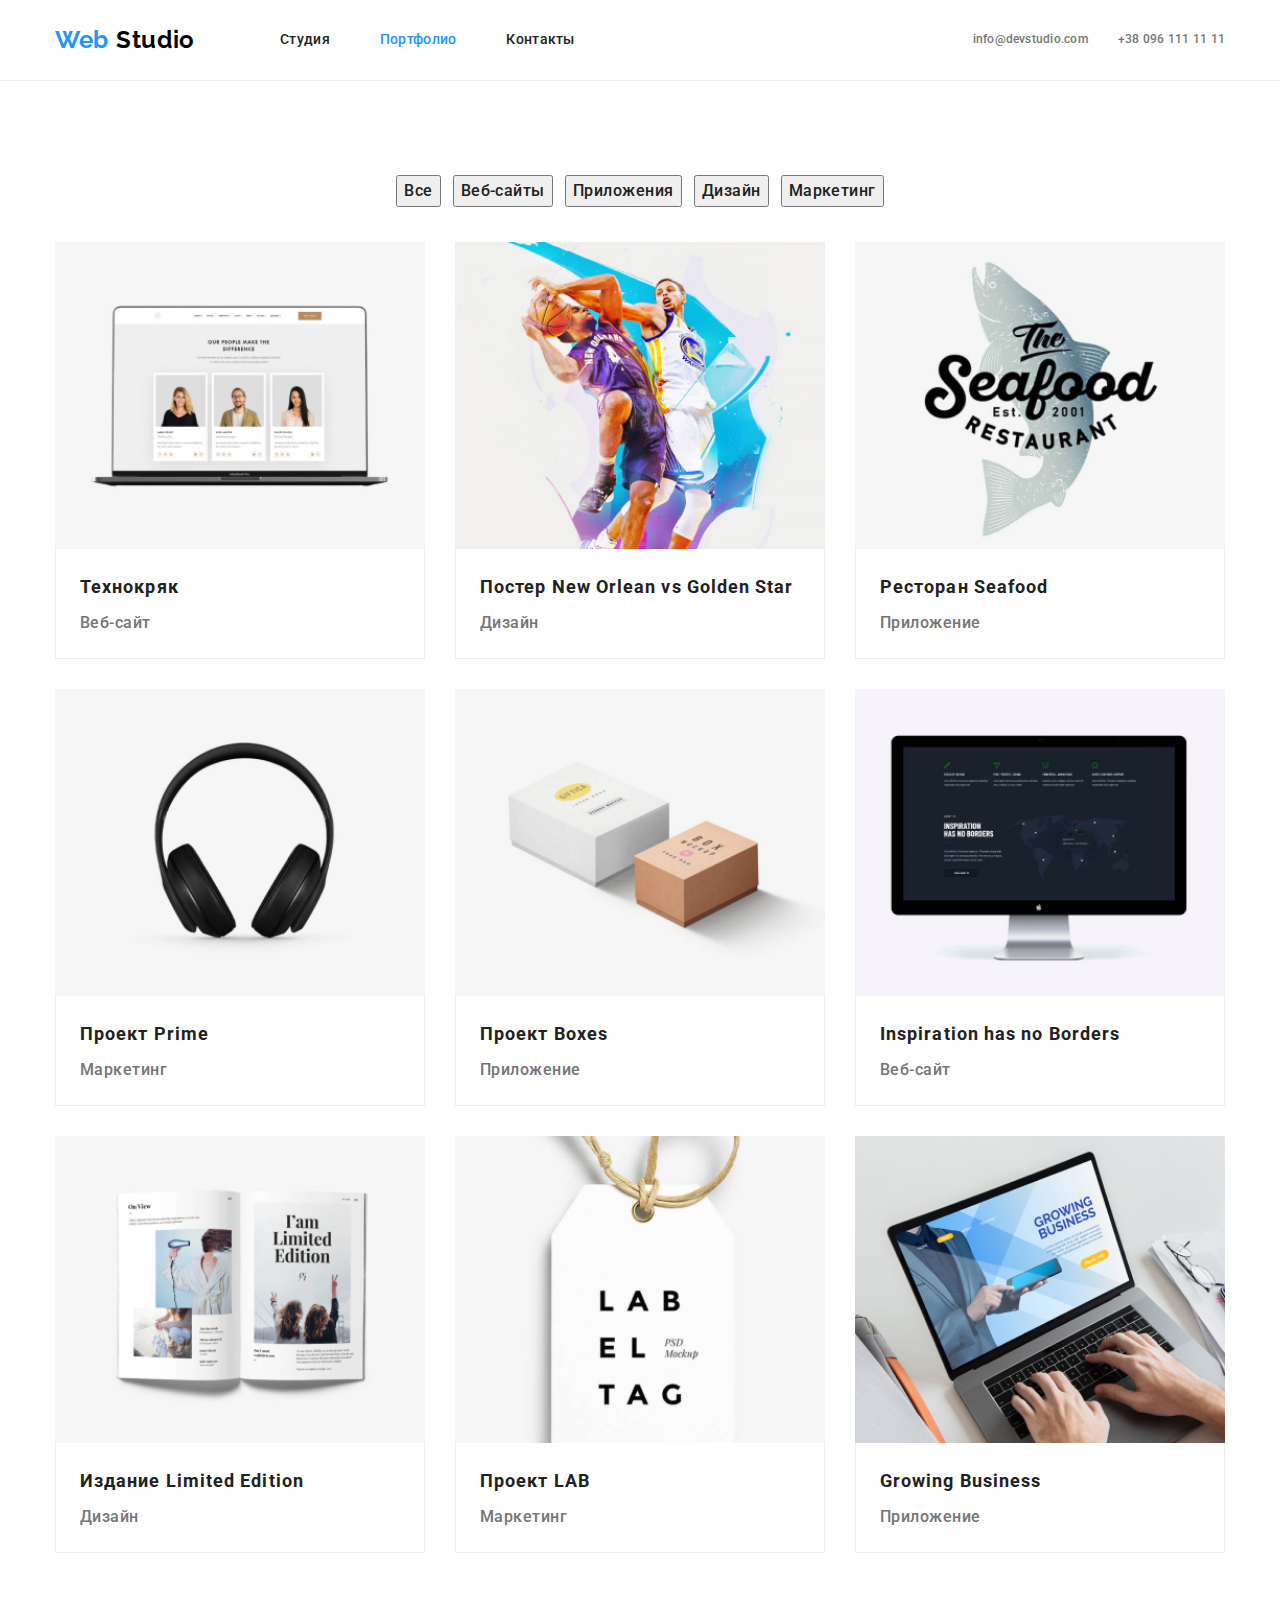
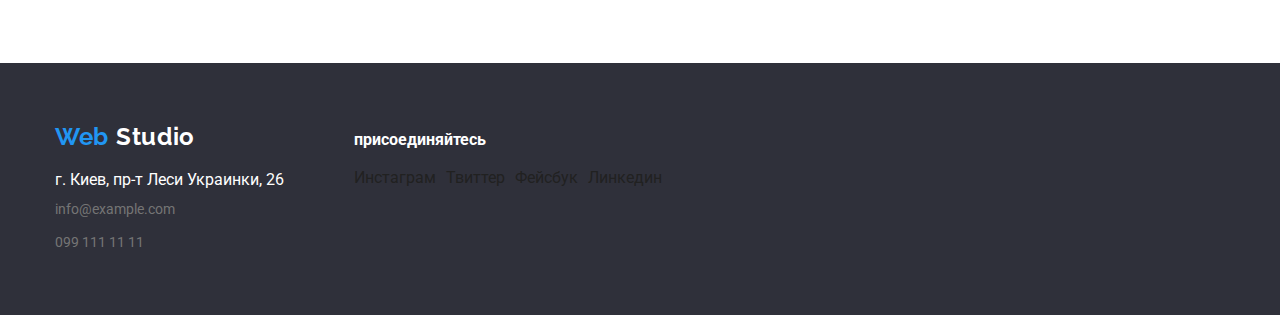
==== commit 60051cd4: "добавляет border в портфолио" ====
--- a/portfolio.html
+++ b/portfolio.html
@@ -50,18 +50,26 @@
             <button class="button-item">Маркетинг</button>
           </div>
           <ul class="example">
-            <li class="example-element">
-              <a class="example-link" href="">
-                <img class="img" src="./images/project1.jpg" alt="Технокряк" />
-                <h2 class="example-title">Технокряк</h2>
-                <!-- <p class="inner-text">
-                  Технокряк это современная площадка распространения
-                  коронавируса. Компании используют эту платформу для цифрового
-                  шпионажа и атак на защищённые сервера конкурентов.
-                </p> -->
-                <p class="example-text">Веб-сайт</p>
-              </a>
-            </li>
+            <div class="card">
+              <li class="example-element">
+                <a class="example-link" href="">
+                  <img
+                    class="img"
+                    src="./images/project1.jpg"
+                    alt="Технокряк"
+                  />
+                  <div class="card-content">
+                    <h2 class="example-title">Технокряк</h2>
+                    <!-- <p class="inner-text">
+                                Технокряк это современная площадка распространения
+                                коронавируса. Компании используют эту платформу для цифрового
+                                шпионажа и атак на защищённые сервера конкурентов.
+                              </p> -->
+                    <p class="example-text">Веб-сайт</p>
+                  </div>
+                </a>
+              </li>
+            </div>
             <li class="example-element">
               <a class="example-link" href="">
                 <img
@@ -69,8 +77,13 @@
                   src="./images/project2.jpg"
                   alt="Постер New Orlean vs Golden"
                 />
-                <h2 class="example-title">Постер New Orlean vs Golden Star</h2>
-                <p class="example-text">Дизайн</p>
+
+                <div class="card-content">
+                  <h2 class="example-title">
+                    Постер New Orlean vs Golden Star
+                  </h2>
+                  <p class="example-text">Дизайн</p>
+                </div>
               </a>
             </li>
 
@@ -81,8 +94,10 @@
                   src="./images/project3.jpg"
                   alt="Ресторан Seafood"
                 />
-                <h2 class="example-title">Ресторан Seafood</h2>
-                <p class="example-text">Приложение</p>
+                <div class="card-content">
+                  <h2 class="example-title">Ресторан Seafood</h2>
+                  <p class="example-text">Приложение</p>
+                </div>
               </a>
             </li>
             <li class="example-element">
@@ -92,8 +107,10 @@
                   src="./images/project4.jpg"
                   alt="Проект Prime"
                 />
-                <h2 class="example-title">Проект Prime</h2>
-                <p class="example-text">Маркетинг</p>
+                <div class="card-content">
+                  <h2 class="example-title">Проект Prime</h2>
+                  <p class="example-text">Маркетинг</p>
+                </div>
               </a>
             </li>
             <li class="example-element">
@@ -103,8 +120,10 @@
                   src="./images/project5.jpg"
                   alt="Проект Boxes"
                 />
-                <h2 class="example-title">Проект Boxes</h2>
-                <p class="example-text">Приложение</p>
+                <div class="card-content">
+                  <h2 class="example-title">Проект Boxes</h2>
+                  <p class="example-text">Приложение</p>
+                </div>
               </a>
             </li>
             <li class="example-element">
@@ -114,8 +133,10 @@
                   src="./images/project6.jpg"
                   alt="Inspiration has no Borders"
                 />
-                <h2 class="example-title">Inspiration has no Borders</h2>
-                <p class="example-text">Веб-сайт</p>
+                <div class="card-content">
+                  <h2 class="example-title">Inspiration has no Borders</h2>
+                  <p class="example-text">Веб-сайт</p>
+                </div>
               </a>
             </li>
             <li class="example-element">
@@ -125,15 +146,19 @@
                   src="./images/project7.jpg"
                   alt="Издание Limited Edition"
                 />
-                <h2 class="example-title">Издание Limited Edition</h2>
-                <p class="example-text">Дизайн</p>
+                <div class="card-content">
+                  <h2 class="example-title">Издание Limited Edition</h2>
+                  <p class="example-text">Дизайн</p>
+                </div>
               </a>
             </li>
             <li class="example-element">
               <a href="">
                 <img class="img" src="./images/project8.jpg" alt="Проект LAB" />
-                <h2 class="example-title">Проект LAB</h2>
-                <p class="example-text">Маркетинг</p>
+                <div class="card-content">
+                  <h2 class="example-title">Проект LAB</h2>
+                  <p class="example-text">Маркетинг</p>
+                </div>
               </a>
             </li>
             <li class="example-element">
@@ -143,8 +168,10 @@
                   src="./images/project9.jpg"
                   alt="Growing Business"
                 />
-                <h2 class="example-title">Growing Business</h2>
-                <p class="example-text">Приложение</p>
+                <div class="card-content">
+                  <h2 class="example-title">Growing Business</h2>
+                  <p class="example-text">Приложение</p>
+                </div>
               </a>
             </li>
           </ul>
--- a/css/styles.css
+++ b/css/styles.css
@@ -20,6 +20,8 @@
   --accent: #2196f3;
   --white: #ffffff;
   --bg-color: #2f303a;
+  --secondary-bg-color: #f5f4fa;
+  --border-color: #ececec;
 }
 
 body {
@@ -48,7 +50,9 @@
 li {
   list-style: none;
 }
-
+.header {
+  border-bottom: 1px solid var(--border-color);
+}
 .container {
   /* outline: solid 2px red; */
 
@@ -236,7 +240,10 @@
   /* or 171% */
   letter-spacing: 0.03em;
 }
-.section-team {
+.section.members {
+  background-color: var(--secondary-bg-color);
+}
+.section .section-team {
   margin-top: 0px;
   margin-bottom: 0px;
   display: flex;
@@ -332,8 +339,8 @@
   display: flex;
   flex-wrap: wrap;
 }
+
 .example-element {
-  width: 370px;
   margin-right: 30px;
   margin-bottom: 30px;
 }
@@ -343,7 +350,17 @@
 .example-element:nth-last-child(-n + 3) {
   margin-bottom: 0px;
 }
+.card-content {
+  padding-left: 24px;
+  padding-right: 24px;
+  border-left: 1px solid #eeeeee;
+  border-bottom: 1px solid #eeeeee;
+  border-right: 1px solid #eeeeee;
+}
 .example-title {
+  padding-top: 20px;
+  margin-top: 0px;
+  margin-bottom: 4px;
   color: var(--secondary-text-color);
 
   font-weight: 700;
@@ -351,10 +368,14 @@
   line-height: 2;
   letter-spacing: 0.06em;
 }
+
 .example-link {
   display: block;
 }
 .example-text {
+  margin-top: 4px;
+  margin-bottom: 0px;
+  padding-bottom: 20px;
   color: var(--primary-text-color);
 
   font-weight: 500;
@@ -388,16 +409,10 @@
 .button-item:not(:last-child) {
   margin-right: 8px;
 }
-.example-title {
-  margin-top: 0px;
-  margin-bottom: 4px;
-}
-.example-text {
-  margin-top: 4px;
-  margin-bottom: 20px;
-}
+
 .img {
-  margin-bottom: 20px;
+  display: block;
+  width: 370px;
 }
 /* Подвал */
 .footer {
